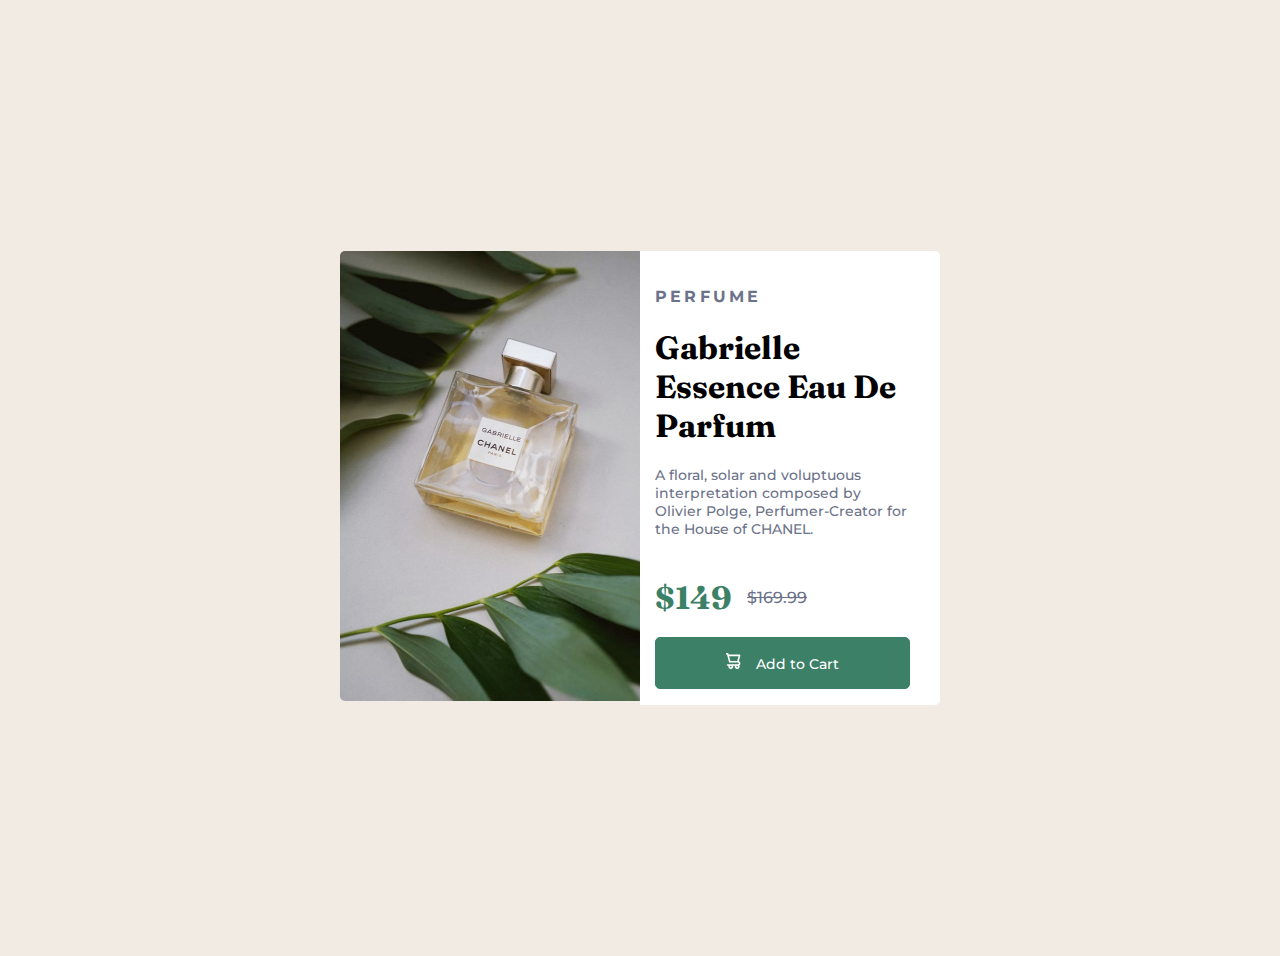
==== index.html @ 0d193d34 "changes" ====
<!DOCTYPE html>
<html lang="en">
  <head>
    <meta charset="UTF-8" />
    <meta http-equiv="X-UA-Compatible" content="IE=edge" />
    <meta name="viewport" content="width=device-width, initial-scale=1.0" />
    <title>Product Preview</title>
    <link rel="preconnect" href="https://fonts.googleapis.com" />
    <link rel="preconnect" href="https://fonts.gstatic.com" crossorigin />
    <link
      href="https://fonts.googleapis.com/css2?family=Fraunces:opsz,wght@9..144,700&family=Montserrat:wght@500;700&display=swap"
      rel="stylesheet"
    />
    <link rel="stylesheet" href="css/styles.css" />
  </head>
  <body>
    <div class="container">
      <div class="wrapper">
        <div class="firstchild">
          <img
            src="/product-preview-card-component-main/images/image-product-desktop.jpg"
            alt="bottle of Gabrielle Chanel Perfume"
            class="first"
          />
        </div>
        <div class="secondchild">
          <h4>perfume</h4>
          <h1>Gabrielle Essence Eau De Parfum</h1>
          <p>
            A floral, solar and voluptuous interpretation composed by Olivier
            Polge, Perfumer-Creator for the House of CHANEL.
          </p>
          <div class="price">
            <span class="p1">$149</span>
            <span class="p2">$169.99</span>
          </div>

          <div class="btn">
            <button>
              <img
                src="/product-preview-card-component-main/images/icon-cart.svg"
                alt=""
              />
              <span class="rt">Add to Cart</span>
            </button>
          </div>
        </div>
      </div>
    </div>
  </body>
</html>
---- css/styles.css ----
body {
  background-color: hsl(30, 38%, 92%);
}
.wrapper {
  display: grid;
  grid-template-columns: 1fr 1fr;
  grid-template-rows: 1fr;
}

h4 {
  font-family: "Montserrat", sans-serif;
  font-weight: 700;
  text-transform: uppercase;
  letter-spacing: 0.2rem;
  color: hsl(228, 12%, 48%);
}
h1 {
  font-family: "Fraunces", serif;
  font-weight: 700;
}
p {
  font-family: "Montserrat", sans-serif;
  font-weight: 500;
  color: hsl(228, 12%, 48%);
  font-size: 14px;
  margin-bottom: 40px;
}
.p1 {
  font-family: "Fraunces", serif;
  font-weight: 700;
  font-size: xx-large;
  color: hsl(158, 36%, 37%);
  margin-right: 15px;
}
.p2 {
  font-family: "Montserrat", sans-serif;
  font-weight: 500;
  color: hsl(228, 12%, 48%);
  text-decoration: line-through;
}

button {
  background: hsl(158, 36%, 37%);
  color: white;
  border: 1px hsl(158, 36%, 37%) solid;
  border-radius: 5px;
  width: 100%;
  padding: 15px;
}

button:hover {
  color: hsl(158, 36%, 37%);
  background-color: white;
  border: 1px hsl(158, 36%, 37%) solid;
}

.price {
  display: flex;
  justify-content: start;
  align-items: center;
  margin-bottom: 20px;
}
.secondchild {
  background: hsl(0, 0%, 100%);
  padding: 15px 30px 15px 15px;
  border-radius: 0px 5px 5px 0px;
}
.first {
  max-width: 100%;
  height: auto;
  object-fit: contain;
  border-radius: 5px 0px 0px 5px;
}
.container {
  height: auto;
  width: 600px;
}
body {
  display: flex;
  justify-content: center;
  align-items: center;
  height: 100vh;
  padding: 20px;
}
.rt {
  margin-left: 12px;
  font-family: "Montserrat", sans-serif;
  font-weight: 500;
  font-size: 14px;
}

@media (max-width: 675px) {
  .wrapper {
    grid-template-columns: 1fr;
    grid-template-rows: 0.5fr 1fr;
  }
  .first {
    object-fit: fill;
  }
}
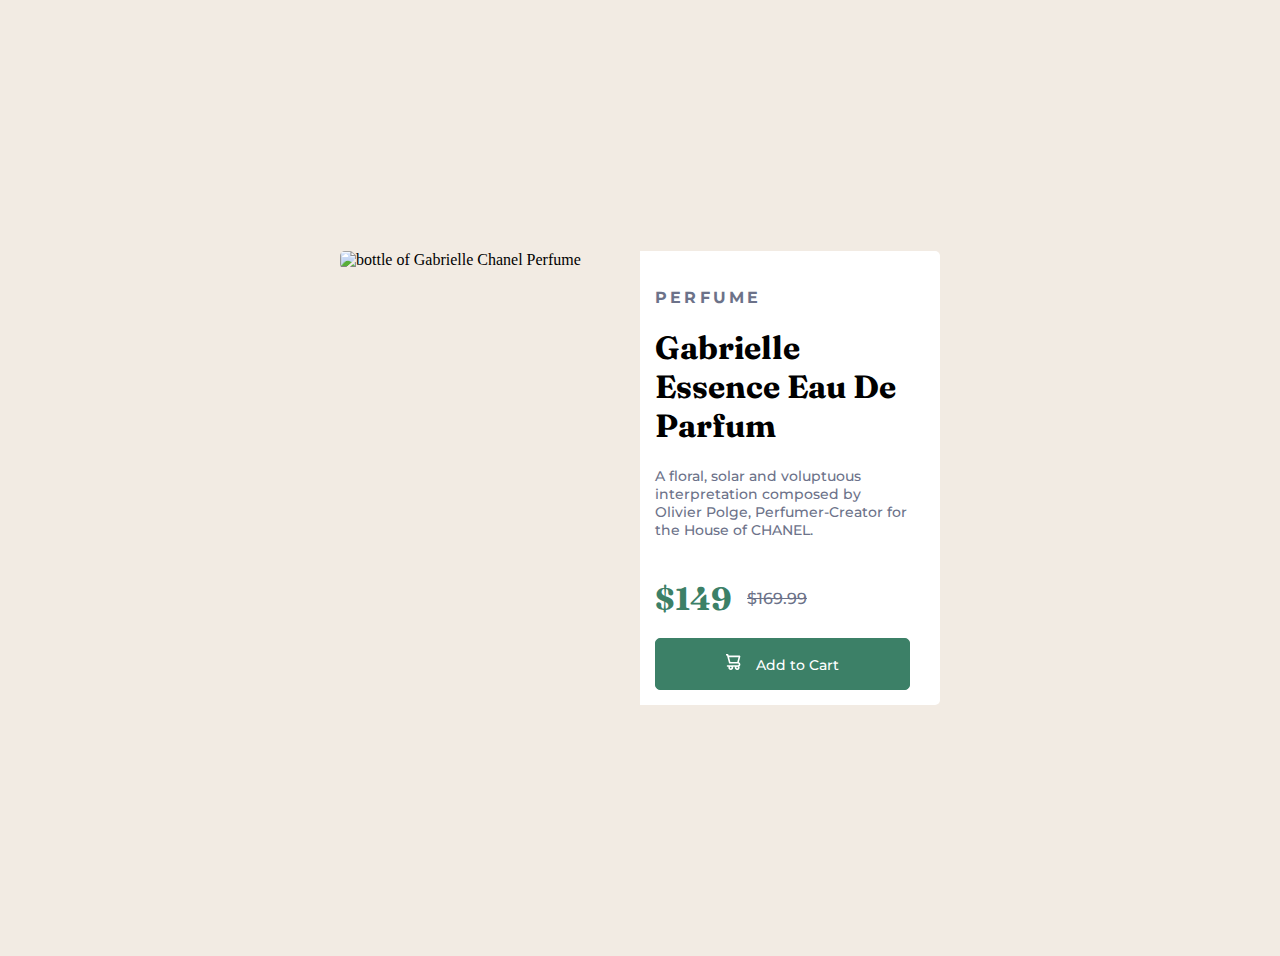
==== commit c5864cc6: "new file" ====
--- a/index.html
+++ b/index.html
@@ -18,7 +18,7 @@
       <div class="wrapper">
         <div class="firstchild">
           <img
-            src="/product-preview-card-component-main/images/image-product-desktop.jpg"
+            src="https://ibb.co/qmffczf"
             alt="bottle of Gabrielle Chanel Perfume"
             class="first"
           />
